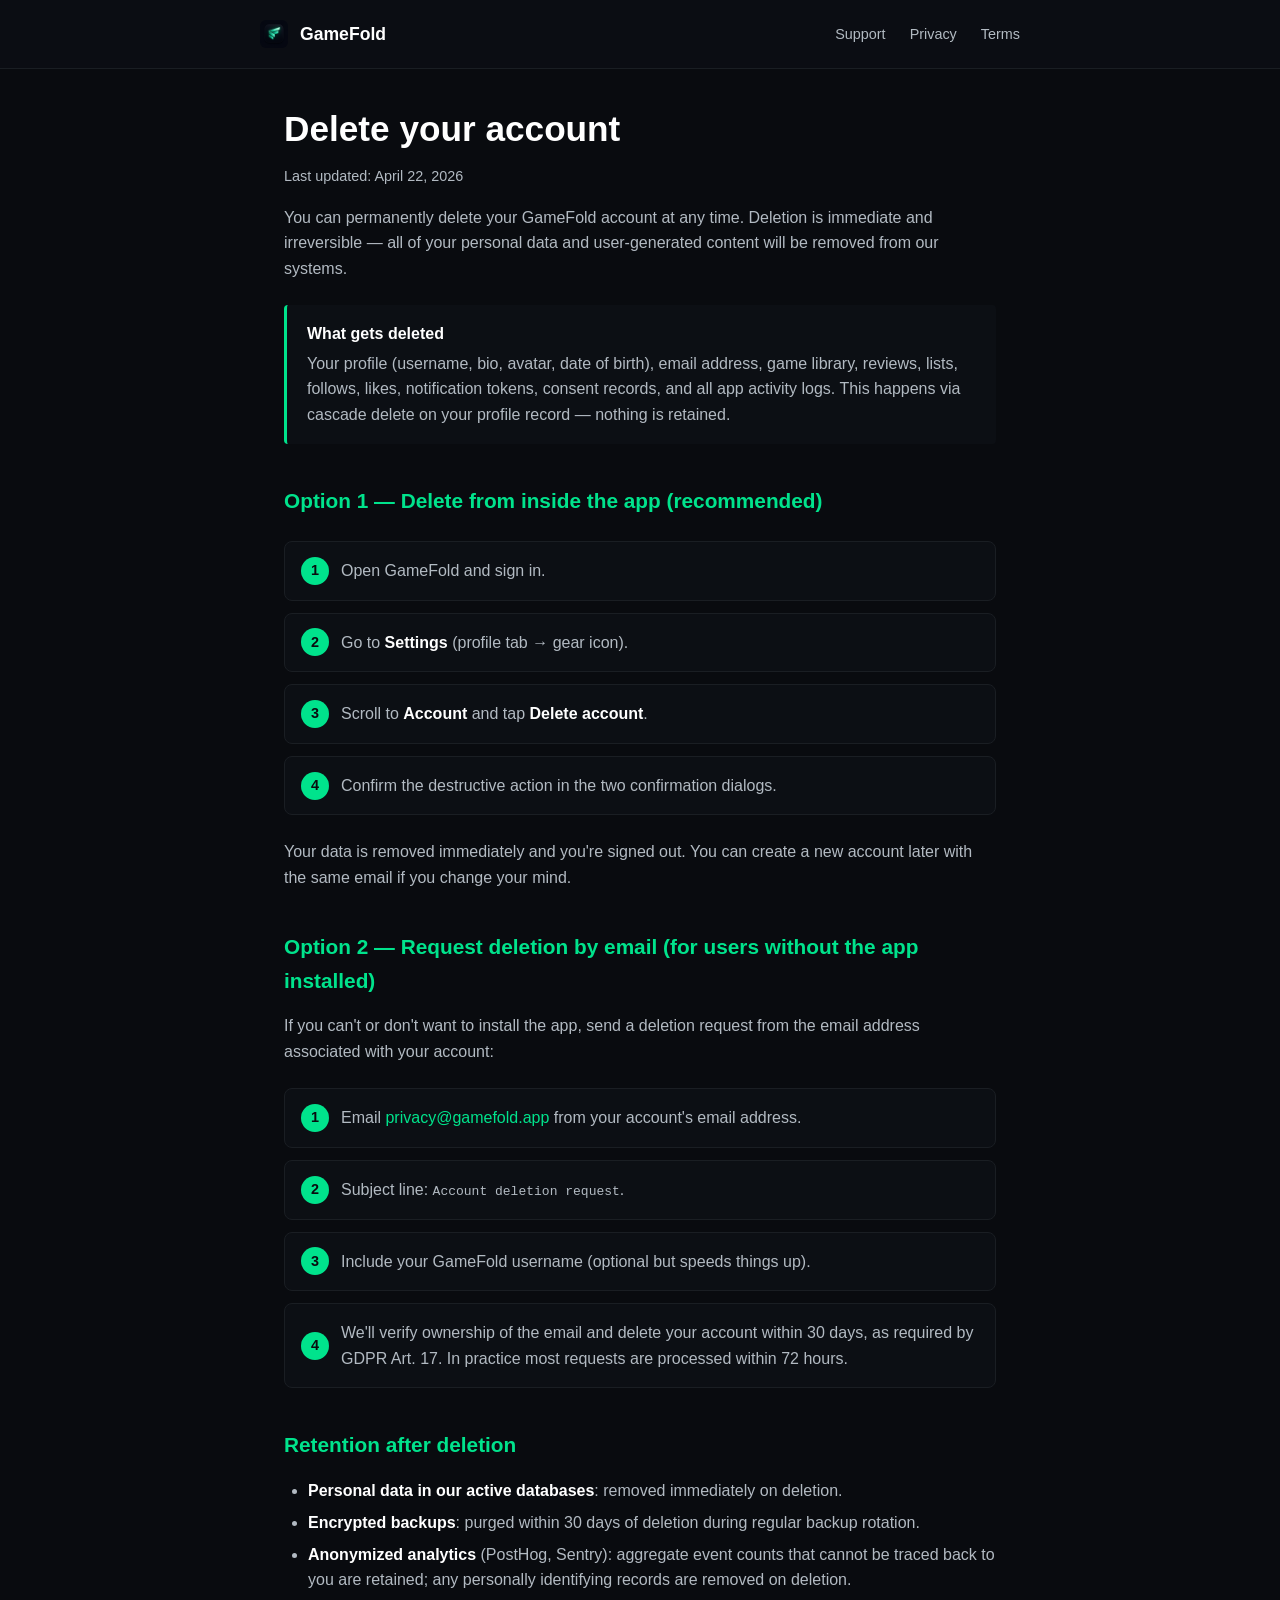
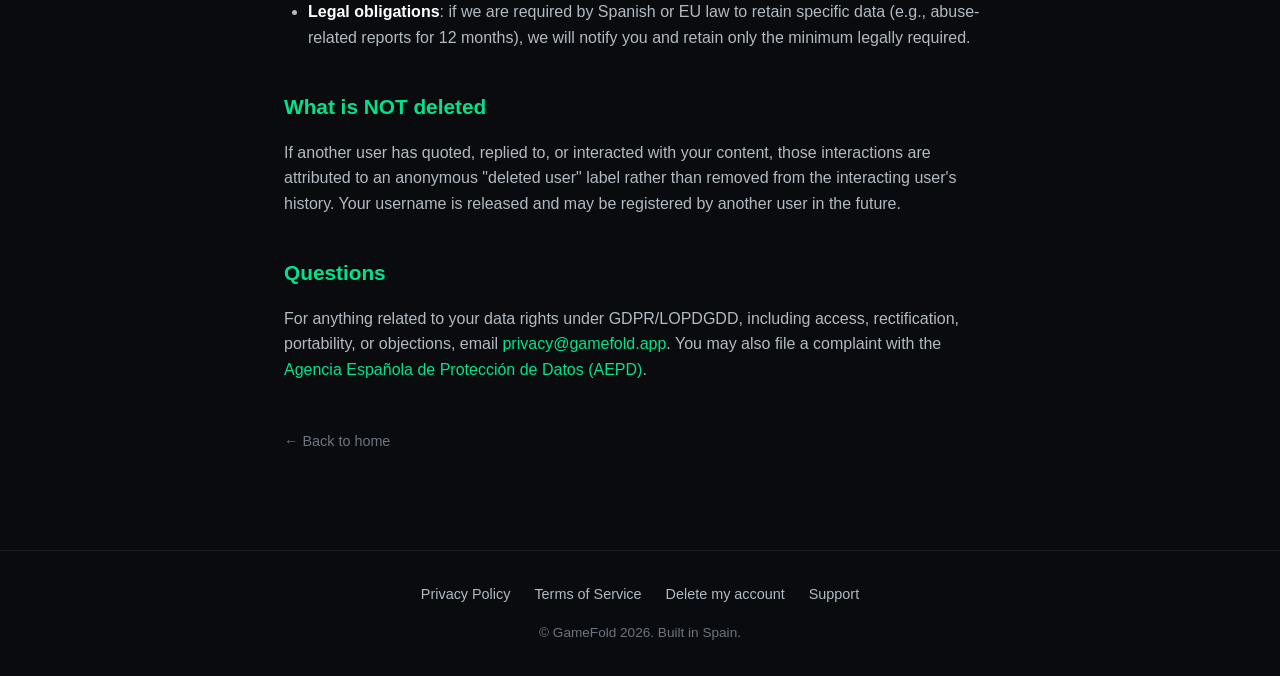
==== delete-account.html @ cb4b59f0 "feat: bootstrap GameFold marketing and legal site - Landing page with hero and feature grid - Privac" ====
<!DOCTYPE html>
<html lang="en">
<head>
  <meta charset="UTF-8">
  <meta name="viewport" content="width=device-width, initial-scale=1.0">
  <title>Delete your GameFold account</title>
  <meta name="description" content="How to delete your GameFold account and associated data. GDPR-compliant permanent deletion, in-app or by email.">
  <meta name="theme-color" content="#090B0F">
  <link rel="icon" type="image/png" href="/assets/favicon.png">
  <link rel="stylesheet" href="/assets/styles.css">
</head>
<body>

<header class="site-header">
  <div class="inner">
    <a class="brand" href="/">
      <img src="/assets/icon.png" alt="GameFold logo">
      <span>GameFold</span>
    </a>
    <nav class="site-nav" aria-label="Primary">
      <a href="/support.html">Support</a>
      <a href="/privacy.html">Privacy</a>
      <a href="/terms.html">Terms</a>
    </nav>
  </div>
</header>

<main class="container">
  <article class="legal-article">
    <h1 class="page-title">Delete your account</h1>
    <p class="last-updated">Last updated: April 22, 2026</p>

    <p>You can permanently delete your GameFold account at any time. Deletion is immediate and irreversible — all of your personal data and user-generated content will be removed from our systems.</p>

    <div class="note">
      <strong>What gets deleted</strong>
      Your profile (username, bio, avatar, date of birth), email address, game library, reviews, lists, follows, likes, notification tokens, consent records, and all app activity logs. This happens via cascade delete on your profile record — nothing is retained.
    </div>

    <h2>Option 1 — Delete from inside the app (recommended)</h2>
    <ol class="steps">
      <li>Open GameFold and sign in.</li>
      <li>Go to <strong>Settings</strong> (profile tab → gear icon).</li>
      <li>Scroll to <strong>Account</strong> and tap <strong>Delete account</strong>.</li>
      <li>Confirm the destructive action in the two confirmation dialogs.</li>
    </ol>
    <p>Your data is removed immediately and you're signed out. You can create a new account later with the same email if you change your mind.</p>

    <h2>Option 2 — Request deletion by email (for users without the app installed)</h2>
    <p>If you can't or don't want to install the app, send a deletion request from the email address associated with your account:</p>
    <ol class="steps">
      <li>Email <a href="mailto:privacy@gamefold.app?subject=Account%20deletion%20request">privacy@gamefold.app</a> from your account's email address.</li>
      <li>Subject line: <code>Account deletion request</code>.</li>
      <li>Include your GameFold username (optional but speeds things up).</li>
      <li>We'll verify ownership of the email and delete your account within 30 days, as required by GDPR Art. 17. In practice most requests are processed within 72 hours.</li>
    </ol>

    <h2>Retention after deletion</h2>
    <ul>
      <li><strong>Personal data in our active databases</strong>: removed immediately on deletion.</li>
      <li><strong>Encrypted backups</strong>: purged within 30 days of deletion during regular backup rotation.</li>
      <li><strong>Anonymized analytics</strong> (PostHog, Sentry): aggregate event counts that cannot be traced back to you are retained; any personally identifying records are removed on deletion.</li>
      <li><strong>Legal obligations</strong>: if we are required by Spanish or EU law to retain specific data (e.g., abuse-related reports for 12 months), we will notify you and retain only the minimum legally required.</li>
    </ul>

    <h2>What is NOT deleted</h2>
    <p>If another user has quoted, replied to, or interacted with your content, those interactions are attributed to an anonymous "deleted user" label rather than removed from the interacting user's history. Your username is released and may be registered by another user in the future.</p>

    <h2>Questions</h2>
    <p>For anything related to your data rights under GDPR/LOPDGDD, including access, rectification, portability, or objections, email <a href="mailto:privacy@gamefold.app">privacy@gamefold.app</a>. You may also file a complaint with the <a href="https://www.aepd.es" target="_blank" rel="noopener">Agencia Española de Protección de Datos (AEPD)</a>.</p>

    <a href="/" class="back-link">← Back to home</a>
  </article>
</main>

<footer class="site-footer">
  <nav class="footer-nav" aria-label="Secondary">
    <a href="/privacy.html">Privacy Policy</a>
    <a href="/terms.html">Terms of Service</a>
    <a href="/delete-account.html">Delete my account</a>
    <a href="/support.html">Support</a>
  </nav>
  <p class="copy">&copy; GameFold 2026. Built in Spain.</p>
</footer>

</body>
</html>
---- assets/styles.css ----
/* GameFold — Marketing & Legal site */

:root {
  --bg: #090B0F;
  --bg-elevated: #0C0F14;
  --surface: #12151A;
  --border: #1A1E23;
  --accent: #00E38C;
  --accent-dark: #00C46A;
  --text: #FFFFFF;
  --text-secondary: #B2BAC2;
  --text-muted: #6C7580;
  --max-width: 760px;
}

* { box-sizing: border-box; margin: 0; padding: 0; }

html { scroll-behavior: smooth; }

body {
  font-family: -apple-system, BlinkMacSystemFont, 'Segoe UI', Roboto, 'Helvetica Neue', Arial, sans-serif;
  background: var(--bg);
  color: var(--text);
  line-height: 1.6;
  min-height: 100vh;
  -webkit-font-smoothing: antialiased;
}

a {
  color: var(--accent);
  text-decoration: none;
  transition: color 0.15s ease;
}

a:hover {
  color: var(--accent-dark);
  text-decoration: underline;
}

.container {
  max-width: var(--max-width);
  margin: 0 auto;
  padding: 2rem 1.5rem;
}

/* Header */
.site-header {
  border-bottom: 1px solid var(--border);
  padding: 1.25rem 1.5rem;
  background: rgba(12, 15, 20, 0.85);
  position: sticky;
  top: 0;
  z-index: 10;
  backdrop-filter: blur(8px);
  -webkit-backdrop-filter: blur(8px);
}

.site-header .inner {
  max-width: var(--max-width);
  margin: 0 auto;
  display: flex;
  align-items: center;
  justify-content: space-between;
}

.brand {
  display: flex;
  align-items: center;
  gap: 0.75rem;
  font-weight: 700;
  font-size: 1.1rem;
  color: var(--text);
}

.brand:hover {
  text-decoration: none;
  color: var(--accent);
}

.brand img {
  height: 28px;
  width: 28px;
  border-radius: 6px;
}

.site-nav {
  display: flex;
  gap: 1.5rem;
  font-size: 0.9rem;
}

.site-nav a {
  color: var(--text-secondary);
}

.site-nav a:hover {
  color: var(--accent);
  text-decoration: none;
}

@media (max-width: 600px) {
  .site-nav { display: none; }
}

/* Hero (landing) */
.hero {
  text-align: center;
  padding: 5rem 1.5rem 3rem;
}

.hero h1 {
  font-size: 3.2rem;
  margin-bottom: 1rem;
  background: linear-gradient(135deg, var(--accent) 0%, #00D9FF 100%);
  -webkit-background-clip: text;
  -webkit-text-fill-color: transparent;
  background-clip: text;
}

.hero .tagline {
  font-size: 1.3rem;
  color: var(--text-secondary);
  margin-bottom: 2rem;
}

.hero .description {
  max-width: 520px;
  margin: 0 auto 2.5rem;
  color: var(--text-secondary);
  font-size: 1.05rem;
}

.cta {
  display: inline-block;
  background: var(--accent);
  color: var(--bg);
  padding: 0.9rem 1.8rem;
  border-radius: 8px;
  font-weight: 600;
  font-size: 1rem;
  transition: transform 0.15s ease, background 0.15s ease;
}

.cta:hover {
  background: var(--accent-dark);
  text-decoration: none;
  transform: translateY(-1px);
}

.cta.disabled {
  background: var(--surface);
  color: var(--text-muted);
  pointer-events: none;
  cursor: default;
}

/* Features grid (landing) */
.features {
  display: grid;
  grid-template-columns: repeat(auto-fit, minmax(220px, 1fr));
  gap: 1.5rem;
  margin: 3rem 0;
}

.feature-card {
  background: var(--bg-elevated);
  border: 1px solid var(--border);
  border-radius: 12px;
  padding: 1.5rem;
  transition: border-color 0.15s ease, transform 0.15s ease;
}

.feature-card:hover {
  border-color: var(--accent);
  transform: translateY(-2px);
}

.feature-card h3 {
  color: var(--accent);
  margin-bottom: 0.5rem;
  font-size: 1.05rem;
}

.feature-card p {
  color: var(--text-secondary);
  font-size: 0.95rem;
}

/* Legal / article pages */
.page-title {
  font-size: 2.2rem;
  margin-bottom: 0.5rem;
}

.last-updated {
  color: var(--text-muted);
  font-size: 0.9rem;
  margin-bottom: 2.5rem;
}

.legal-article h2 {
  color: var(--accent);
  font-size: 1.3rem;
  margin: 2.5rem 0 1rem;
  scroll-margin-top: 5rem;
}

.legal-article h3 {
  color: var(--text);
  font-size: 1.05rem;
  margin: 1.5rem 0 0.5rem;
}

.legal-article p,
.legal-article ul {
  margin-bottom: 1rem;
  color: var(--text-secondary);
}

.legal-article ul {
  padding-left: 1.5rem;
}

.legal-article li {
  margin-bottom: 0.4rem;
}

.legal-article strong,
.legal-article b {
  color: var(--text);
  font-weight: 600;
}

.note {
  background: var(--bg-elevated);
  border-left: 3px solid var(--accent);
  padding: 1rem 1.25rem;
  margin: 1.5rem 0;
  border-radius: 4px;
  color: var(--text-secondary);
}

.note strong {
  color: var(--text);
  display: block;
  margin-bottom: 0.25rem;
}

/* Steps list (delete-account / support) */
.steps {
  counter-reset: step;
  list-style: none;
  padding: 0;
  margin: 1.5rem 0;
}

.steps li {
  counter-increment: step;
  position: relative;
  padding: 1rem 1rem 1rem 3.5rem;
  margin-bottom: 0.75rem;
  background: var(--bg-elevated);
  border: 1px solid var(--border);
  border-radius: 8px;
  color: var(--text-secondary);
}

.steps li::before {
  content: counter(step);
  position: absolute;
  left: 1rem;
  top: 50%;
  transform: translateY(-50%);
  width: 1.75rem;
  height: 1.75rem;
  background: var(--accent);
  color: var(--bg);
  font-weight: 700;
  font-size: 0.9rem;
  border-radius: 50%;
  display: flex;
  align-items: center;
  justify-content: center;
}

/* FAQ */
details {
  background: var(--bg-elevated);
  border: 1px solid var(--border);
  border-radius: 8px;
  padding: 0;
  margin-bottom: 0.75rem;
  overflow: hidden;
}

details summary {
  cursor: pointer;
  padding: 1rem 1.25rem;
  font-weight: 600;
  color: var(--text);
  list-style: none;
  display: flex;
  justify-content: space-between;
  align-items: center;
}

details summary::-webkit-details-marker { display: none; }

details summary::after {
  content: '+';
  color: var(--accent);
  font-size: 1.3rem;
  font-weight: 400;
}

details[open] summary::after { content: '–'; }

details > p,
details > div {
  padding: 0 1.25rem 1.25rem;
  color: var(--text-secondary);
}

/* Footer */
.site-footer {
  border-top: 1px solid var(--border);
  padding: 2rem 1.5rem;
  margin-top: 4rem;
  text-align: center;
  color: var(--text-muted);
  font-size: 0.9rem;
}

.site-footer .footer-nav {
  margin-bottom: 1rem;
  display: flex;
  justify-content: center;
  flex-wrap: wrap;
  gap: 1.5rem;
}

.site-footer .footer-nav a {
  color: var(--text-secondary);
}

.site-footer .copy {
  color: var(--text-muted);
  font-size: 0.85rem;
}

/* 404 */
.error-page {
  text-align: center;
  padding: 6rem 1.5rem;
}

.error-page .code {
  font-size: 5rem;
  color: var(--accent);
  font-weight: 700;
  margin-bottom: 1rem;
}

/* Back-to-top */
.back-link {
  display: inline-block;
  margin-top: 2rem;
  color: var(--text-muted);
  font-size: 0.9rem;
}
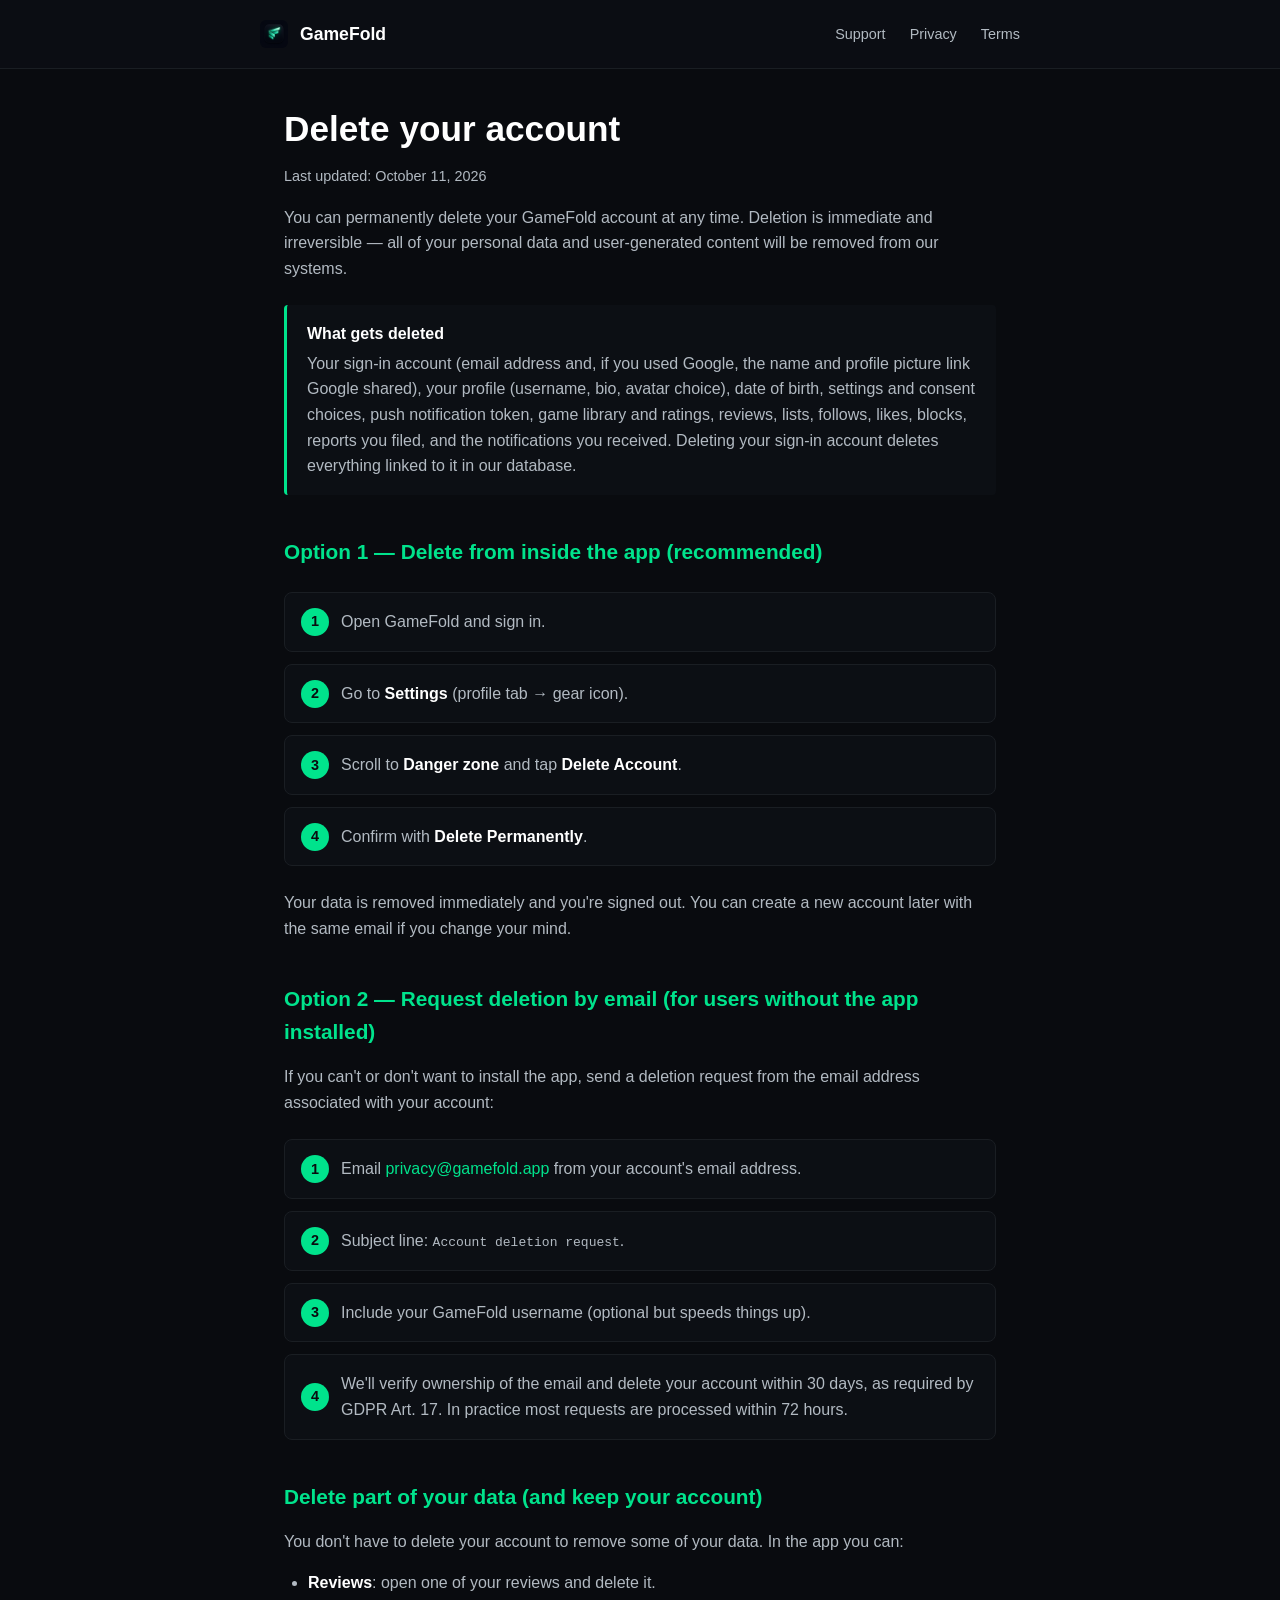
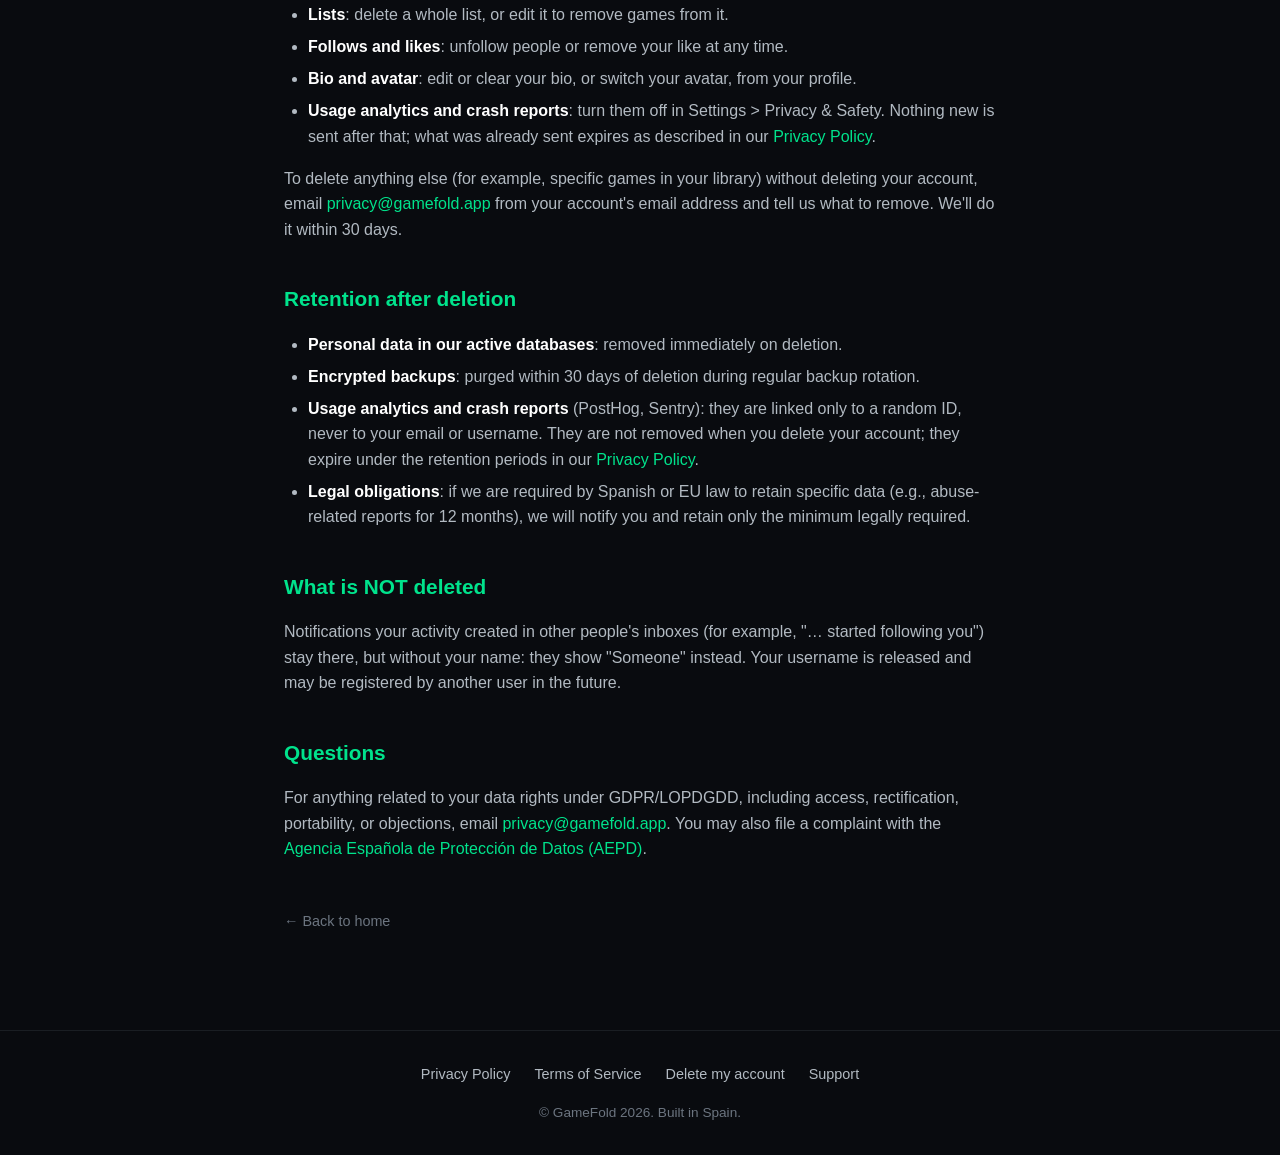
==== commit 41a286f0: "docs(delete-account): match what account deletion really does, add partial deletion - What gets dele" ====
--- a/delete-account.html
+++ b/delete-account.html
@@ -28,21 +28,21 @@
 <main class="container">
   <article class="legal-article">
     <h1 class="page-title">Delete your account</h1>
-    <p class="last-updated">Last updated: April 22, 2026</p>
+    <p class="last-updated">Last updated: October 11, 2026</p>
 
     <p>You can permanently delete your GameFold account at any time. Deletion is immediate and irreversible — all of your personal data and user-generated content will be removed from our systems.</p>
 
     <div class="note">
       <strong>What gets deleted</strong>
-      Your profile (username, bio, avatar, date of birth), email address, game library, reviews, lists, follows, likes, notification tokens, consent records, and all app activity logs. This happens via cascade delete on your profile record — nothing is retained.
+      Your sign-in account (email address and, if you used Google, the name and profile picture link Google shared), your profile (username, bio, avatar choice), date of birth, settings and consent choices, push notification token, game library and ratings, reviews, lists, follows, likes, blocks, reports you filed, and the notifications you received. Deleting your sign-in account deletes everything linked to it in our database.
     </div>
 
     <h2>Option 1 — Delete from inside the app (recommended)</h2>
     <ol class="steps">
       <li>Open GameFold and sign in.</li>
       <li>Go to <strong>Settings</strong> (profile tab → gear icon).</li>
-      <li>Scroll to <strong>Account</strong> and tap <strong>Delete account</strong>.</li>
-      <li>Confirm the destructive action in the two confirmation dialogs.</li>
+      <li>Scroll to <strong>Danger zone</strong> and tap <strong>Delete Account</strong>.</li>
+      <li>Confirm with <strong>Delete Permanently</strong>.</li>
     </ol>
     <p>Your data is removed immediately and you're signed out. You can create a new account later with the same email if you change your mind.</p>
 
@@ -55,16 +55,27 @@
       <li>We'll verify ownership of the email and delete your account within 30 days, as required by GDPR Art. 17. In practice most requests are processed within 72 hours.</li>
     </ol>
 
+    <h2>Delete part of your data (and keep your account)</h2>
+    <p>You don't have to delete your account to remove some of your data. In the app you can:</p>
+    <ul>
+      <li><strong>Reviews</strong>: open one of your reviews and delete it.</li>
+      <li><strong>Lists</strong>: delete a whole list, or edit it to remove games from it.</li>
+      <li><strong>Follows and likes</strong>: unfollow people or remove your like at any time.</li>
+      <li><strong>Bio and avatar</strong>: edit or clear your bio, or switch your avatar, from your profile.</li>
+      <li><strong>Usage analytics and crash reports</strong>: turn them off in Settings &gt; Privacy &amp; Safety. Nothing new is sent after that; what was already sent expires as described in our <a href="/privacy.html">Privacy Policy</a>.</li>
+    </ul>
+    <p>To delete anything else (for example, specific games in your library) without deleting your account, email <a href="mailto:privacy@gamefold.app">privacy@gamefold.app</a> from your account's email address and tell us what to remove. We'll do it within 30 days.</p>
+
     <h2>Retention after deletion</h2>
     <ul>
       <li><strong>Personal data in our active databases</strong>: removed immediately on deletion.</li>
       <li><strong>Encrypted backups</strong>: purged within 30 days of deletion during regular backup rotation.</li>
-      <li><strong>Anonymized analytics</strong> (PostHog, Sentry): aggregate event counts that cannot be traced back to you are retained; any personally identifying records are removed on deletion.</li>
+      <li><strong>Usage analytics and crash reports</strong> (PostHog, Sentry): they are linked only to a random ID, never to your email or username. They are not removed when you delete your account; they expire under the retention periods in our <a href="/privacy.html">Privacy Policy</a>.</li>
       <li><strong>Legal obligations</strong>: if we are required by Spanish or EU law to retain specific data (e.g., abuse-related reports for 12 months), we will notify you and retain only the minimum legally required.</li>
     </ul>
 
     <h2>What is NOT deleted</h2>
-    <p>If another user has quoted, replied to, or interacted with your content, those interactions are attributed to an anonymous "deleted user" label rather than removed from the interacting user's history. Your username is released and may be registered by another user in the future.</p>
+    <p>Notifications your activity created in other people's inboxes (for example, "… started following you") stay there, but without your name: they show "Someone" instead. Your username is released and may be registered by another user in the future.</p>
 
     <h2>Questions</h2>
     <p>For anything related to your data rights under GDPR/LOPDGDD, including access, rectification, portability, or objections, email <a href="mailto:privacy@gamefold.app">privacy@gamefold.app</a>. You may also file a complaint with the <a href="https://www.aepd.es" target="_blank" rel="noopener">Agencia Española de Protección de Datos (AEPD)</a>.</p>
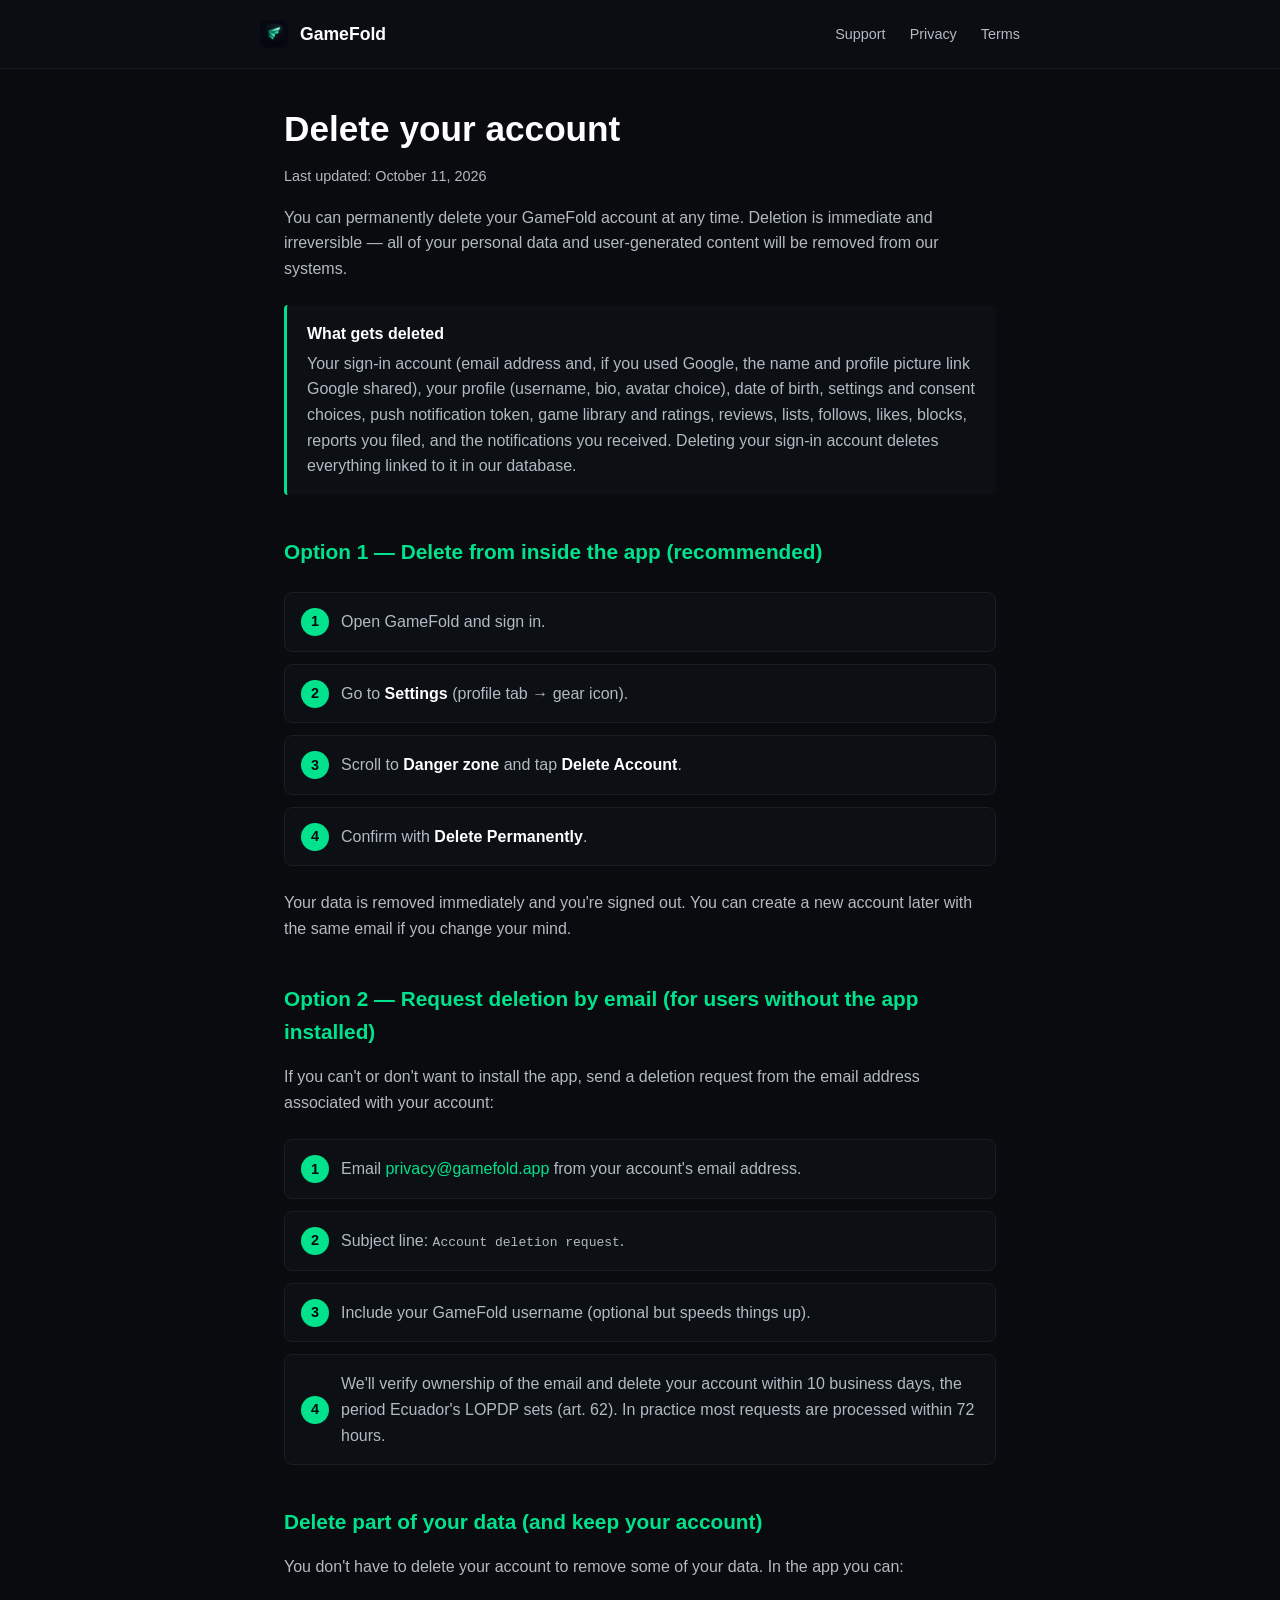
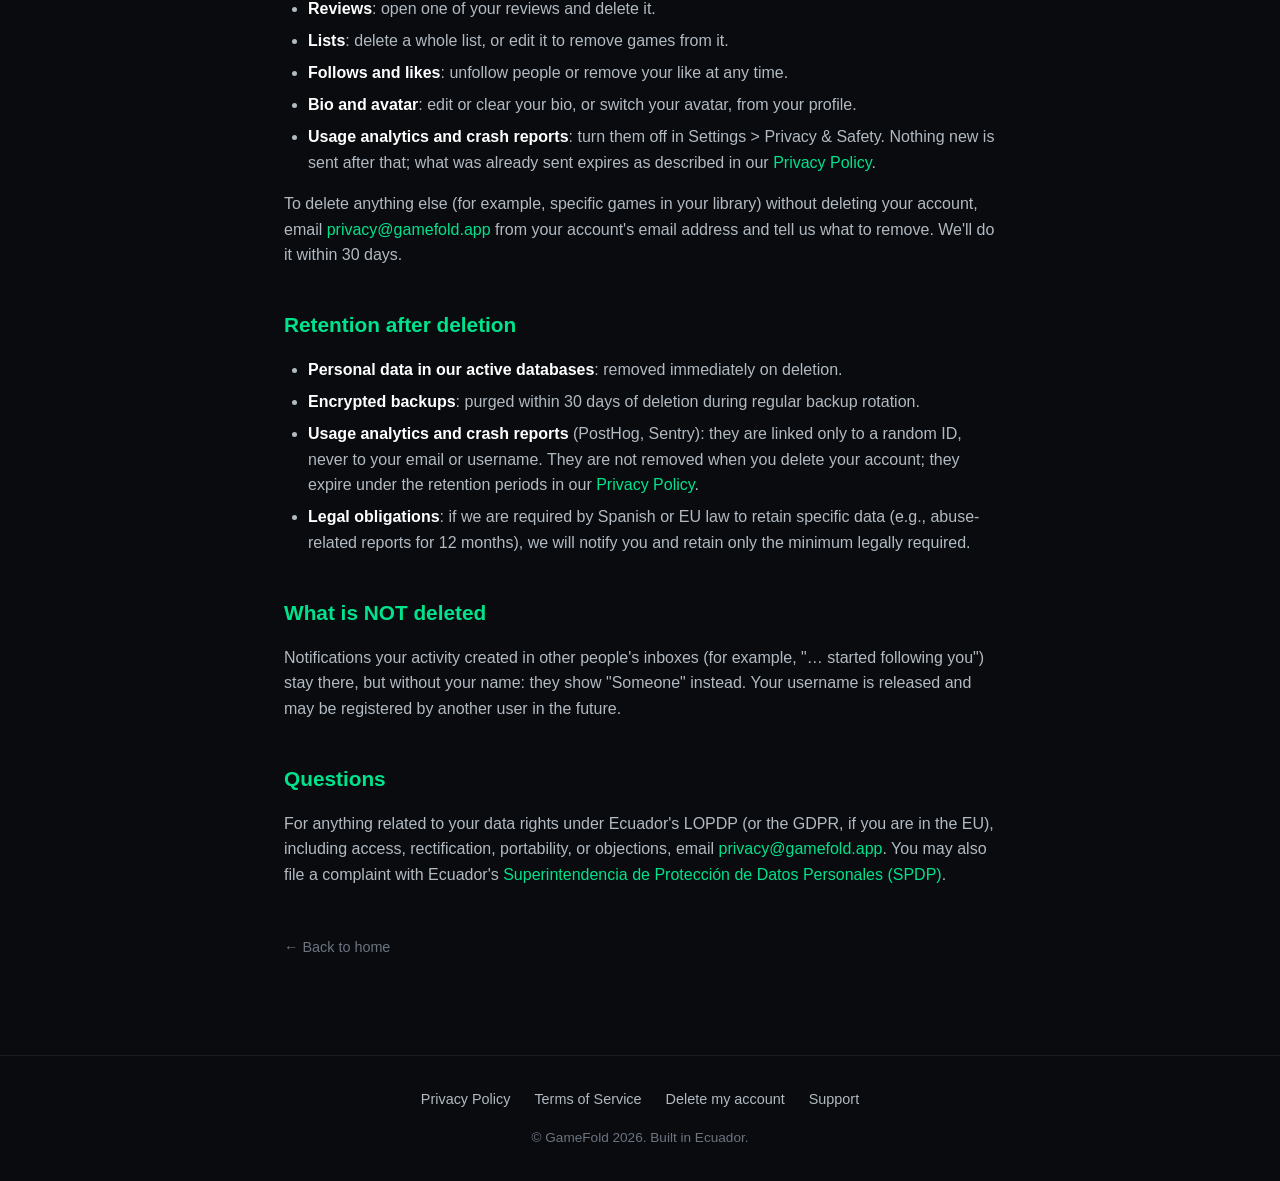
==== commit 8ba1917c: "fix(legal): follow Ecuador's LOPDP instead of Spain's law, and say "Built in Ecuador" (GameFold#312)" ====
--- a/delete-account.html
+++ b/delete-account.html
@@ -52,7 +52,7 @@
       <li>Email <a href="mailto:privacy@gamefold.app?subject=Account%20deletion%20request">privacy@gamefold.app</a> from your account's email address.</li>
       <li>Subject line: <code>Account deletion request</code>.</li>
       <li>Include your GameFold username (optional but speeds things up).</li>
-      <li>We'll verify ownership of the email and delete your account within 30 days, as required by GDPR Art. 17. In practice most requests are processed within 72 hours.</li>
+      <li>We'll verify ownership of the email and delete your account within 10 business days, the period Ecuador's LOPDP sets (art. 62). In practice most requests are processed within 72 hours.</li>
     </ol>
 
     <h2>Delete part of your data (and keep your account)</h2>
@@ -78,7 +78,7 @@
     <p>Notifications your activity created in other people's inboxes (for example, "… started following you") stay there, but without your name: they show "Someone" instead. Your username is released and may be registered by another user in the future.</p>
 
     <h2>Questions</h2>
-    <p>For anything related to your data rights under GDPR/LOPDGDD, including access, rectification, portability, or objections, email <a href="mailto:privacy@gamefold.app">privacy@gamefold.app</a>. You may also file a complaint with the <a href="https://www.aepd.es" target="_blank" rel="noopener">Agencia Española de Protección de Datos (AEPD)</a>.</p>
+    <p>For anything related to your data rights under Ecuador's LOPDP (or the GDPR, if you are in the EU), including access, rectification, portability, or objections, email <a href="mailto:privacy@gamefold.app">privacy@gamefold.app</a>. You may also file a complaint with Ecuador's <a href="https://www.spdp.gob.ec" target="_blank" rel="noopener">Superintendencia de Protección de Datos Personales (SPDP)</a>.</p>
 
     <a href="/" class="back-link">← Back to home</a>
   </article>
@@ -91,7 +91,7 @@
     <a href="/delete-account.html">Delete my account</a>
     <a href="/support.html">Support</a>
   </nav>
-  <p class="copy">&copy; GameFold 2026. Built in Spain.</p>
+  <p class="copy">&copy; GameFold 2026. Built in Ecuador.</p>
 </footer>
 
 </body>
--- a/assets/styles.css
+++ b/assets/styles.css
@@ -192,6 +192,11 @@
   margin-bottom: 0.5rem;
 }
 
+.lang-switch {
+  font-size: 0.9rem;
+  margin-bottom: 0.25rem;
+}
+
 .last-updated {
   color: var(--text-muted);
   font-size: 0.9rem;
